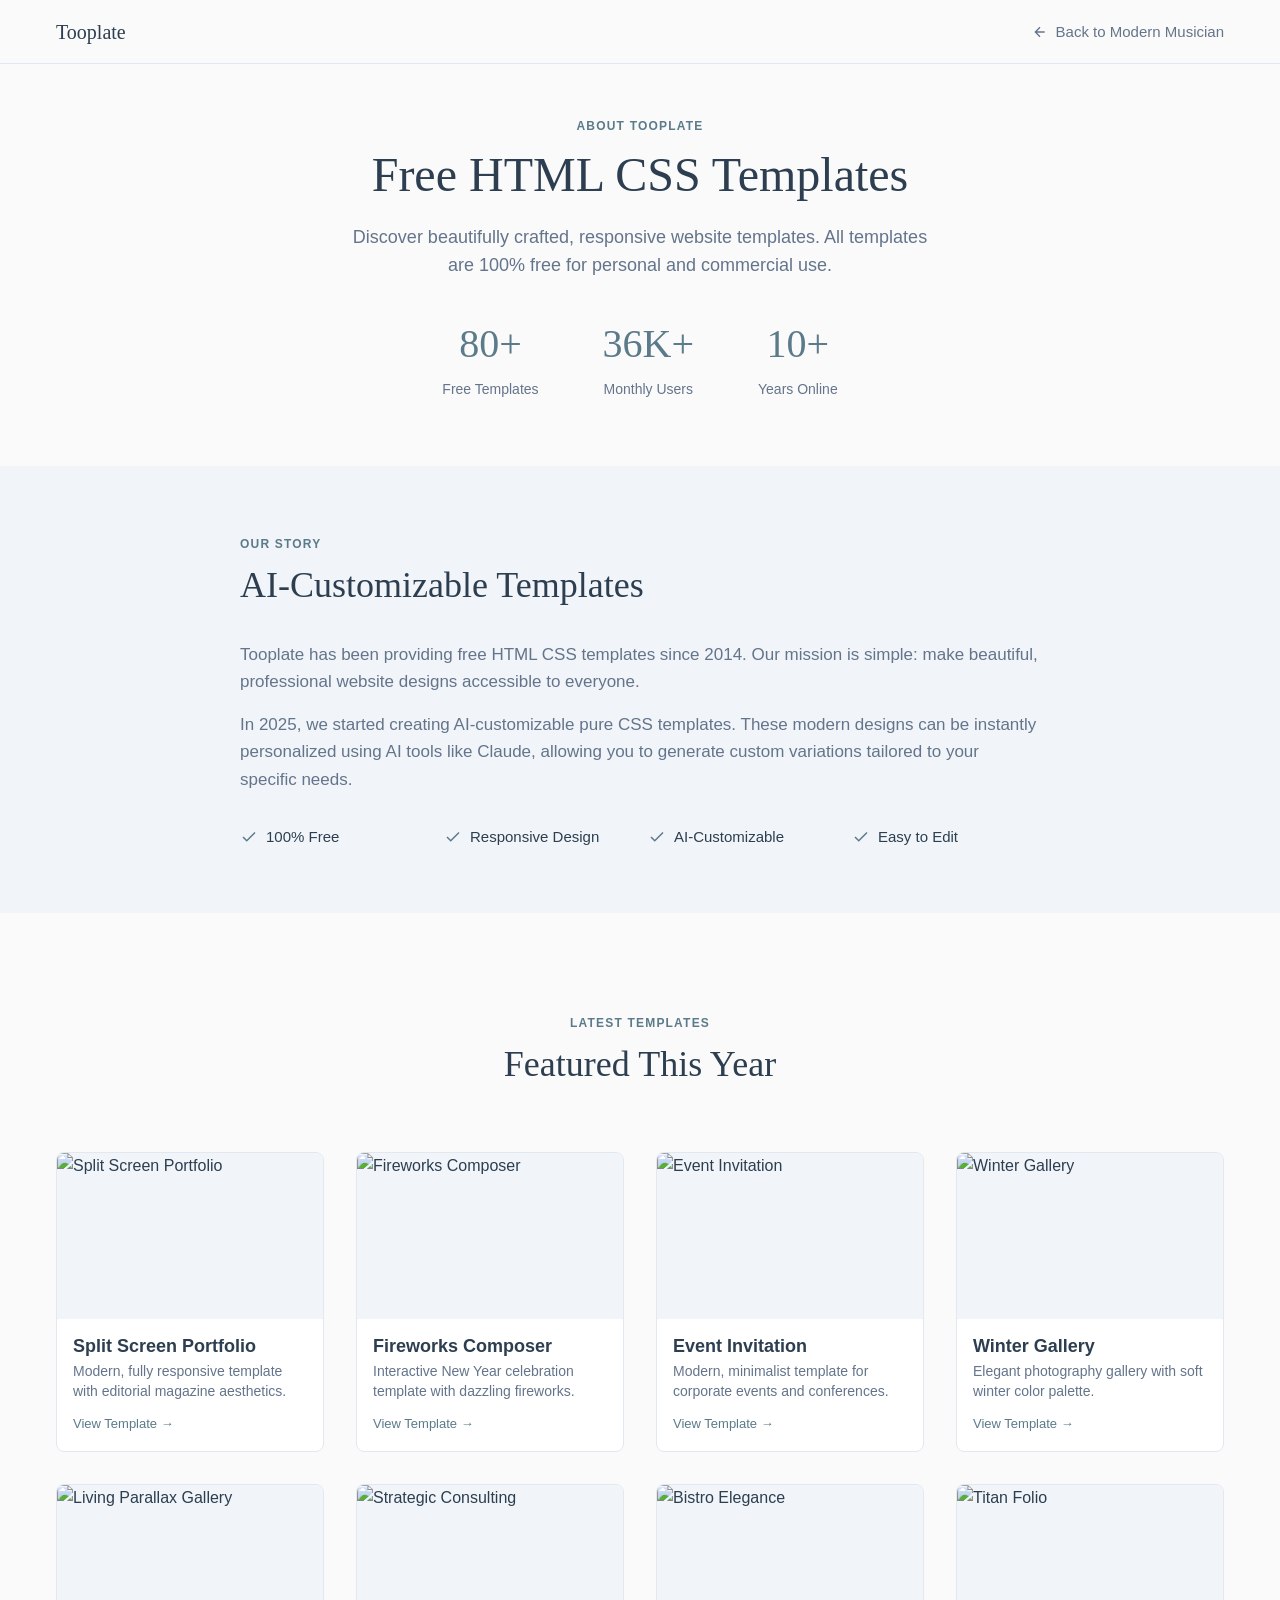
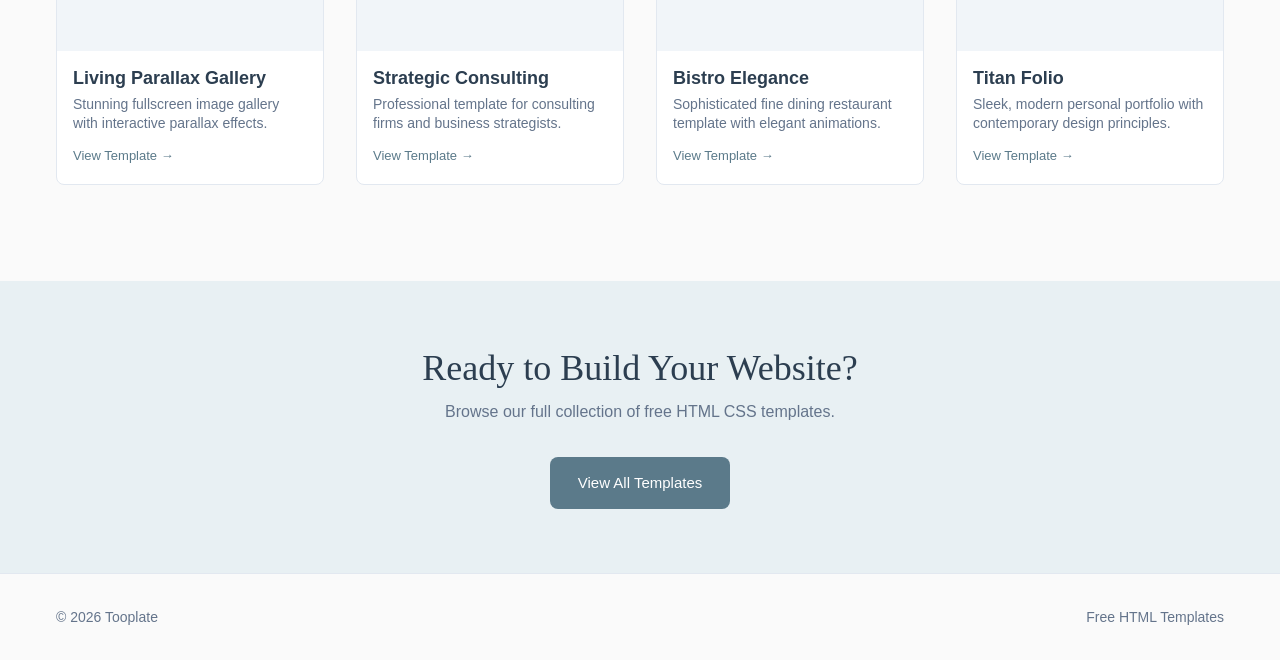
==== about-tooplate.html @ 37bf0f90 "add a file" ====
<!DOCTYPE html>
<html lang="en">
<head>
    <meta charset="UTF-8">
    <meta name="viewport" content="width=device-width, initial-scale=1.0">
    <title>About Tooplate - Free HTML CSS Templates</title>
    <style>
        /* ===========================================
           CSS Custom Properties
           =========================================== */
        :root {
            --color-primary: #5b7a8a;
            --color-primary-light: #e8f0f3;
            --color-primary-dark: #4a6570;
            --color-text: #2c3e50;
            --color-text-light: #64748b;
            --color-bg: #fafafa;
            --color-bg-alt: #f1f5f9;
            --color-white: #ffffff;
            --color-border: #e2e8f0;
            --font-main: -apple-system, BlinkMacSystemFont, 'Segoe UI', Roboto, Oxygen, Ubuntu, sans-serif;
            --font-heading: Georgia, 'Times New Roman', serif;
            --space-xs: 0.5rem;
            --space-sm: 1rem;
            --space-md: 2rem;
            --space-lg: 4rem;
            --space-xl: 6rem;
            --border-radius: 8px;
        }

        /* ===========================================
           Reset & Base
           =========================================== */
        *, *::before, *::after {
            box-sizing: border-box;
            margin: 0;
            padding: 0;
        }

        html {
            scroll-behavior: smooth;
        }

        body {
            font-family: var(--font-main);
            font-size: 1rem;
            line-height: 1.6;
            color: var(--color-text);
            background-color: var(--color-bg);
        }

        img {
            max-width: 100%;
            height: auto;
            display: block;
        }

        a {
            color: var(--color-primary);
            text-decoration: none;
            transition: color 0.2s ease;
        }

        a:hover {
            color: var(--color-primary-dark);
        }

        h1, h2, h3 {
            font-family: var(--font-heading);
            font-weight: 400;
            line-height: 1.3;
            color: var(--color-text);
        }

        h2 {
            font-size: clamp(1.75rem, 3vw, 2.25rem);
            margin-bottom: var(--space-md);
        }

        h3 {
            font-size: 1.125rem;
            margin-bottom: var(--space-xs);
        }

        p {
            margin-bottom: var(--space-sm);
        }

        .container {
            width: 100%;
            max-width: 1200px;
            margin: 0 auto;
            padding: 0 var(--space-sm);
        }

        .section-label {
            display: inline-block;
            font-size: 0.75rem;
            font-weight: 600;
            text-transform: uppercase;
            letter-spacing: 0.1em;
            color: var(--color-primary);
            margin-bottom: var(--space-xs);
        }

        /* ===========================================
           Header
           =========================================== */
        .header {
            position: fixed;
            top: 0;
            left: 0;
            right: 0;
            z-index: 100;
            background-color: var(--color-bg);
            border-bottom: 1px solid var(--color-border);
            height: 4rem;
        }

        .header-inner {
            display: flex;
            align-items: center;
            justify-content: space-between;
            height: 100%;
        }

        .logo {
            font-family: var(--font-heading);
            font-size: 1.25rem;
            color: var(--color-text);
        }

        .back-link {
            display: flex;
            align-items: center;
            gap: 0.5rem;
            font-size: 0.9375rem;
            color: var(--color-text-light);
        }

        .back-link:hover {
            color: var(--color-primary);
        }

        /* ===========================================
           Hero Section
           =========================================== */
        .hero {
            padding-top: 7rem;
            padding-bottom: var(--space-lg);
            background-color: var(--color-bg);
            text-align: center;
        }

        .hero h1 {
            font-size: clamp(2rem, 4vw, 3rem);
            margin-bottom: var(--space-sm);
        }

        .hero-description {
            font-size: 1.125rem;
            color: var(--color-text-light);
            max-width: 600px;
            margin: 0 auto var(--space-md);
        }

        .hero-stats {
            display: flex;
            justify-content: center;
            gap: var(--space-lg);
            flex-wrap: wrap;
        }

        .stat-item {
            text-align: center;
        }

        .stat-number {
            font-family: var(--font-heading);
            font-size: 2.5rem;
            color: var(--color-primary);
            display: block;
        }

        .stat-label {
            font-size: 0.875rem;
            color: var(--color-text-light);
        }

        /* ===========================================
           About Section
           =========================================== */
        .about {
            padding: var(--space-lg) 0;
            background-color: var(--color-bg-alt);
        }

        .about-content {
            max-width: 800px;
            margin: 0 auto;
        }

        .about-content p {
            font-size: 1.0625rem;
            color: var(--color-text-light);
        }

        .about-features {
            display: grid;
            grid-template-columns: repeat(2, 1fr);
            gap: var(--space-sm);
            margin-top: var(--space-md);
        }

        .feature-item {
            display: flex;
            align-items: center;
            gap: var(--space-xs);
            font-size: 0.9375rem;
            color: var(--color-text);
        }

        .feature-item svg {
            color: var(--color-primary);
            flex-shrink: 0;
        }

        /* ===========================================
           Templates Section
           =========================================== */
        .templates {
            padding: var(--space-xl) 0;
        }

        .templates-header {
            text-align: center;
            margin-bottom: var(--space-lg);
        }

        .templates-grid {
            display: grid;
            grid-template-columns: repeat(1, 1fr);
            gap: var(--space-md);
        }

        .template-card {
            background-color: var(--color-white);
            border: 1px solid var(--color-border);
            border-radius: var(--border-radius);
            overflow: hidden;
            transition: transform 0.2s ease, box-shadow 0.2s ease;
        }

        .template-card:hover {
            transform: translateY(-4px);
            box-shadow: 0 12px 24px rgba(0, 0, 0, 0.08);
        }

        .template-image {
            aspect-ratio: 16 / 10;
            background-color: var(--color-bg-alt);
            overflow: hidden;
        }

        .template-image img {
            width: 100%;
            height: 100%;
            object-fit: cover;
            object-position: top;
            transition: transform 0.3s ease;
        }

        .template-card:hover .template-image img {
            transform: scale(1.05);
        }

        .template-info {
            padding: var(--space-sm);
        }

        .template-info h3 {
            font-family: var(--font-main);
            font-weight: 600;
            margin-bottom: 4px;
        }

        .template-info p {
            font-size: 0.875rem;
            color: var(--color-text-light);
            margin-bottom: var(--space-xs);
            line-height: 1.4;
        }

        .template-link {
            display: inline-flex;
            align-items: center;
            gap: 4px;
            font-size: 0.8125rem;
            font-weight: 500;
            color: var(--color-primary);
        }

        .template-link:hover {
            gap: 8px;
        }

        /* ===========================================
           CTA Section
           =========================================== */
        .cta {
            padding: var(--space-lg) 0;
            background-color: var(--color-primary-light);
            text-align: center;
        }

        .cta h2 {
            margin-bottom: var(--space-xs);
        }

        .cta p {
            color: var(--color-text-light);
            margin-bottom: var(--space-md);
        }

        .btn {
            display: inline-block;
            padding: 0.875rem 1.75rem;
            font-family: var(--font-main);
            font-size: 0.9375rem;
            font-weight: 500;
            border-radius: var(--border-radius);
            transition: all 0.2s ease;
            cursor: pointer;
        }

        .btn-primary {
            background-color: var(--color-primary);
            color: var(--color-white);
        }

        .btn-primary:hover {
            background-color: var(--color-primary-dark);
            color: var(--color-white);
        }

        /* ===========================================
           Footer
           =========================================== */
        .footer {
            padding: var(--space-md) 0;
            background-color: var(--color-bg);
            border-top: 1px solid var(--color-border);
        }

        .footer-content {
            display: flex;
            align-items: center;
            justify-content: space-between;
            flex-wrap: wrap;
            gap: var(--space-sm);
        }

        .footer-copyright {
            font-size: 0.875rem;
            color: var(--color-text-light);
            margin: 0;
        }

        .footer-credit {
            font-size: 0.875rem;
            color: var(--color-text-light);
        }

        .footer-credit:hover {
            color: var(--color-primary);
        }

        /* ===========================================
           Responsive
           =========================================== */
        @media (min-width: 480px) {
            .templates-grid {
                grid-template-columns: repeat(2, 1fr);
            }
        }

        @media (min-width: 768px) {
            .about-features {
                grid-template-columns: repeat(4, 1fr);
            }

            .templates-grid {
                grid-template-columns: repeat(3, 1fr);
            }
        }

        @media (min-width: 1024px) {
            .templates-grid {
                grid-template-columns: repeat(4, 1fr);
            }
        }
    </style>
</head>
<body>
    <!-- Header -->
    <header class="header">
        <div class="container header-inner">
            <a href="https://www.tooplate.com" class="logo">Tooplate</a>
            <a href="index.html" class="back-link">
                <svg width="16" height="16" viewBox="0 0 24 24" fill="none" stroke="currentColor" stroke-width="2">
                    <path d="M19 12H5M12 19l-7-7 7-7"/>
                </svg>
                Back to Modern Musician
            </a>
        </div>
    </header>

    <!-- Hero Section -->
    <section class="hero">
        <div class="container">
            <span class="section-label">About Tooplate</span>
            <h1>Free HTML CSS Templates</h1>
            <p class="hero-description">Discover beautifully crafted, responsive website templates. All templates are 100% free for personal and commercial use.</p>
            <div class="hero-stats">
                <div class="stat-item">
                    <span class="stat-number">80+</span>
                    <span class="stat-label">Free Templates</span>
                </div>
                <div class="stat-item">
                    <span class="stat-number">36K+</span>
                    <span class="stat-label">Monthly Users</span>
                </div>
                <div class="stat-item">
                    <span class="stat-number">10+</span>
                    <span class="stat-label">Years Online</span>
                </div>
            </div>
        </div>
    </section>

    <!-- About Section -->
    <section class="about">
        <div class="container">
            <div class="about-content">
                <span class="section-label">Our Story</span>
                <h2>AI-Customizable Templates</h2>
                <p>Tooplate has been providing free HTML CSS templates since 2014. Our mission is simple: make beautiful, professional website designs accessible to everyone.</p>
                <p>In 2025, we started creating AI-customizable pure CSS templates. These modern designs can be instantly personalized using AI tools like Claude, allowing you to generate custom variations tailored to your specific needs.</p>
                <div class="about-features">
                    <div class="feature-item">
                        <svg width="18" height="18" viewBox="0 0 24 24" fill="none" stroke="currentColor" stroke-width="2">
                            <polyline points="20 6 9 17 4 12"/>
                        </svg>
                        100% Free
                    </div>
                    <div class="feature-item">
                        <svg width="18" height="18" viewBox="0 0 24 24" fill="none" stroke="currentColor" stroke-width="2">
                            <polyline points="20 6 9 17 4 12"/>
                        </svg>
                        Responsive Design
                    </div>
                    <div class="feature-item">
                        <svg width="18" height="18" viewBox="0 0 24 24" fill="none" stroke="currentColor" stroke-width="2">
                            <polyline points="20 6 9 17 4 12"/>
                        </svg>
                        AI-Customizable
                    </div>
                    <div class="feature-item">
                        <svg width="18" height="18" viewBox="0 0 24 24" fill="none" stroke="currentColor" stroke-width="2">
                            <polyline points="20 6 9 17 4 12"/>
                        </svg>
                        Easy to Edit
                    </div>
                </div>
            </div>
        </div>
    </section>

    <!-- Templates Section -->
    <section class="templates">
        <div class="container">
            <div class="templates-header">
                <span class="section-label">Latest Templates</span>
                <h2>Featured This Year</h2>
            </div>
            <div class="templates-grid">
                <article class="template-card">
                    <div class="template-image">
                        <img src="https://www.tooplate.com/thumbnails/tooplate-2154-split-portfolio.jpg" alt="Split Screen Portfolio">
                    </div>
                    <div class="template-info">
                        <h3>Split Screen Portfolio</h3>
                        <p>Modern, fully responsive template with editorial magazine aesthetics.</p>
                        <a href="https://www.tooplate.com/view/2154-split-portfolio" class="template-link">
                            View Template →
                        </a>
                    </div>
                </article>
                <article class="template-card">
                    <div class="template-image">
                        <img src="https://www.tooplate.com/thumbnails/tooplate-2153-fireworks-composer.jpg" alt="Fireworks Composer">
                    </div>
                    <div class="template-info">
                        <h3>Fireworks Composer</h3>
                        <p>Interactive New Year celebration template with dazzling fireworks.</p>
                        <a href="https://www.tooplate.com/view/2153-fireworks-composer" class="template-link">
                            View Template →
                        </a>
                    </div>
                </article>
                <article class="template-card">
                    <div class="template-image">
                        <img src="https://www.tooplate.com/thumbnails/tooplate-2152-event-invitation.jpg" alt="Event Invitation">
                    </div>
                    <div class="template-info">
                        <h3>Event Invitation</h3>
                        <p>Modern, minimalist template for corporate events and conferences.</p>
                        <a href="https://www.tooplate.com/view/2152-event-invitation" class="template-link">
                            View Template →
                        </a>
                    </div>
                </article>
                <article class="template-card">
                    <div class="template-image">
                        <img src="https://www.tooplate.com/thumbnails/tooplate-2151-winter-gallery.jpg" alt="Winter Gallery">
                    </div>
                    <div class="template-info">
                        <h3>Winter Gallery</h3>
                        <p>Elegant photography gallery with soft winter color palette.</p>
                        <a href="https://www.tooplate.com/view/2151-winter-gallery" class="template-link">
                            View Template →
                        </a>
                    </div>
                </article>
                <article class="template-card">
                    <div class="template-image">
                        <img src="https://www.tooplate.com/thumbnails/tooplate-2150-living-parallax.jpg" alt="Living Parallax Gallery">
                    </div>
                    <div class="template-info">
                        <h3>Living Parallax Gallery</h3>
                        <p>Stunning fullscreen image gallery with interactive parallax effects.</p>
                        <a href="https://www.tooplate.com/view/2150-living-parallax" class="template-link">
                            View Template →
                        </a>
                    </div>
                </article>
                <article class="template-card">
                    <div class="template-image">
                        <img src="https://www.tooplate.com/thumbnails/tooplate-2149-strategic-consulting.jpg" alt="Strategic Consulting">
                    </div>
                    <div class="template-info">
                        <h3>Strategic Consulting</h3>
                        <p>Professional template for consulting firms and business strategists.</p>
                        <a href="https://www.tooplate.com/view/2149-strategic-consulting" class="template-link">
                            View Template →
                        </a>
                    </div>
                </article>
                <article class="template-card">
                    <div class="template-image">
                        <img src="https://www.tooplate.com/thumbnails/tooplate-2148-bistro-elegance.jpg" alt="Bistro Elegance">
                    </div>
                    <div class="template-info">
                        <h3>Bistro Elegance</h3>
                        <p>Sophisticated fine dining restaurant template with elegant animations.</p>
                        <a href="https://www.tooplate.com/view/2148-bistro-elegance" class="template-link">
                            View Template →
                        </a>
                    </div>
                </article>
                <article class="template-card">
                    <div class="template-image">
                        <img src="https://www.tooplate.com/thumbnails/tooplate-2147-titan-folio.jpg" alt="Titan Folio">
                    </div>
                    <div class="template-info">
                        <h3>Titan Folio</h3>
                        <p>Sleek, modern personal portfolio with contemporary design principles.</p>
                        <a href="https://www.tooplate.com/view/2147-titan-folio" class="template-link">
                            View Template →
                        </a>
                    </div>
                </article>
            </div>
        </div>
    </section>

    <!-- CTA Section -->
    <section class="cta">
        <div class="container">
            <h2>Ready to Build Your Website?</h2>
            <p>Browse our full collection of free HTML CSS templates.</p>
            <a href="https://www.tooplate.com/free-templates" class="btn btn-primary">View All Templates</a>
        </div>
    </section>

    <!-- Footer -->
    <footer class="footer">
        <div class="container footer-content">
            <p class="footer-copyright">© 2026 Tooplate</p>
            <a href="https://www.tooplate.com" rel="nofollow" class="footer-credit">Free HTML Templates</a>
        </div>
    </footer>
</body>
</html>
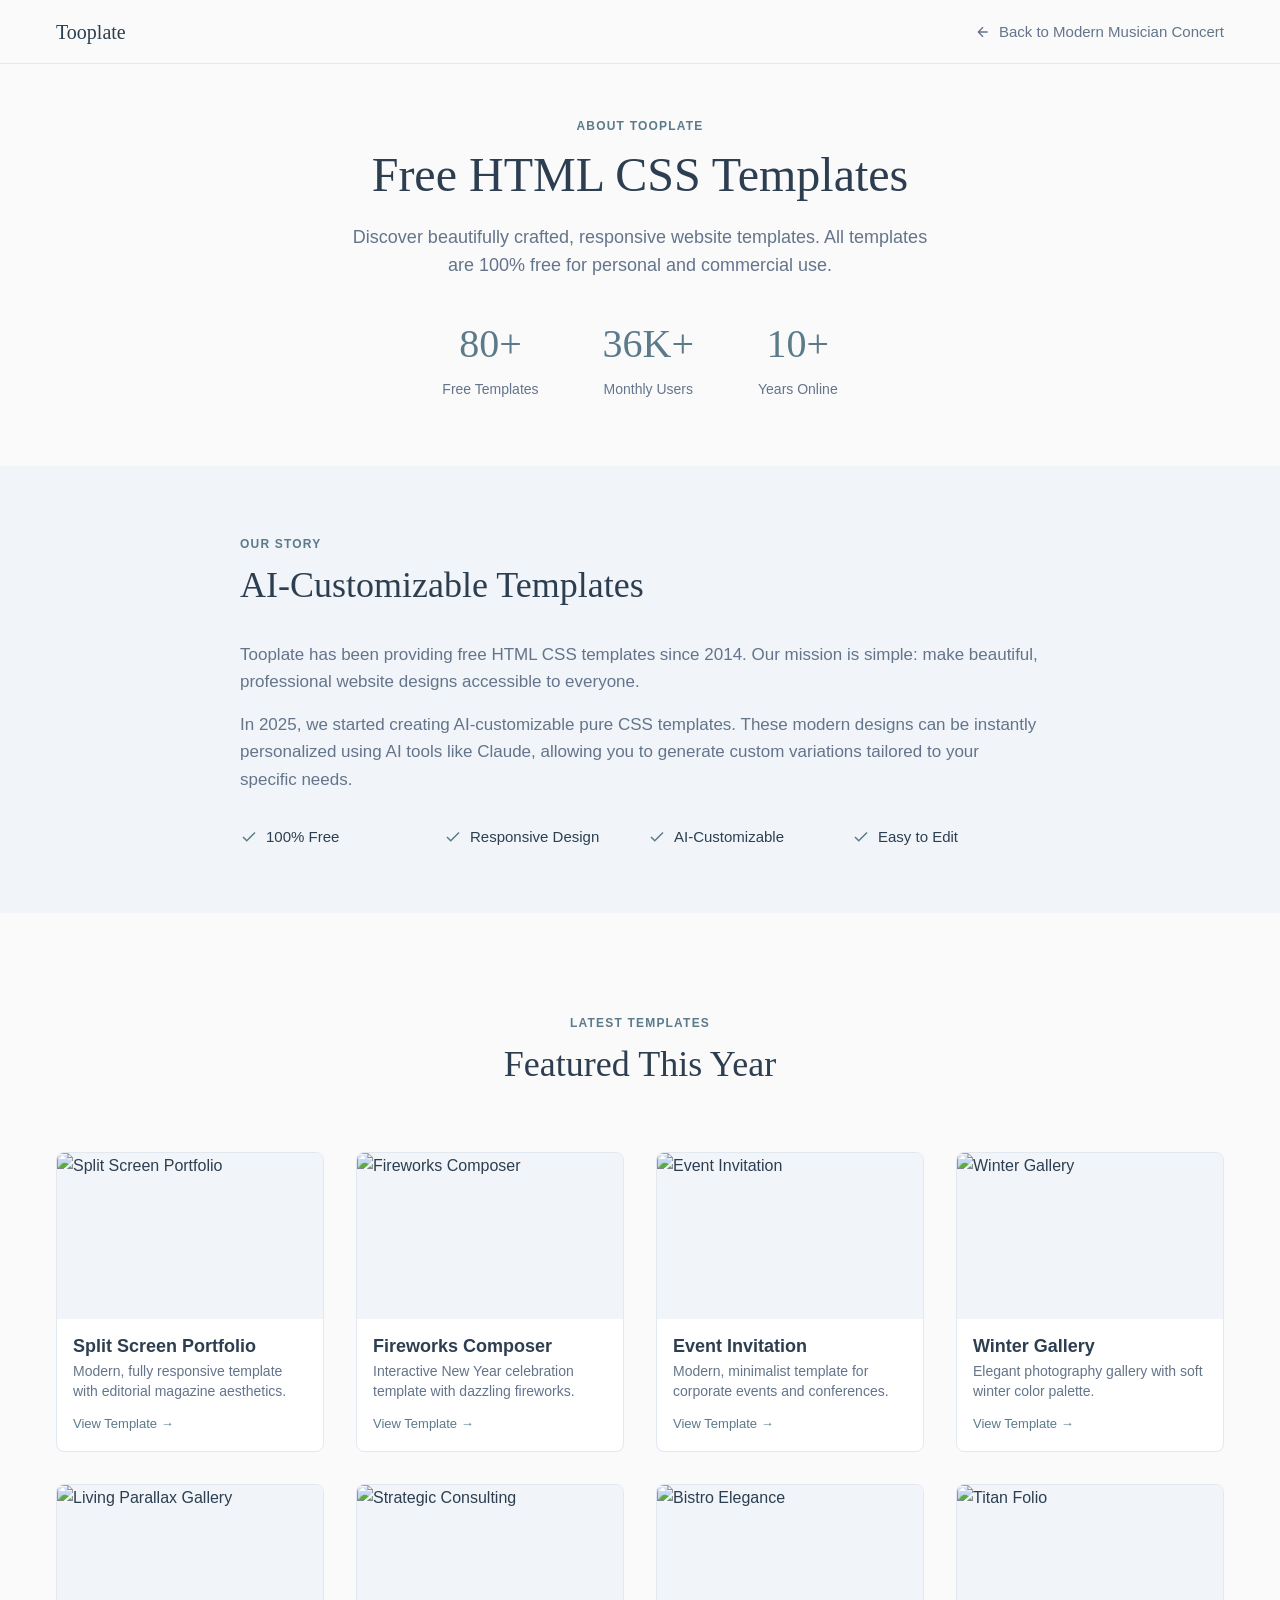
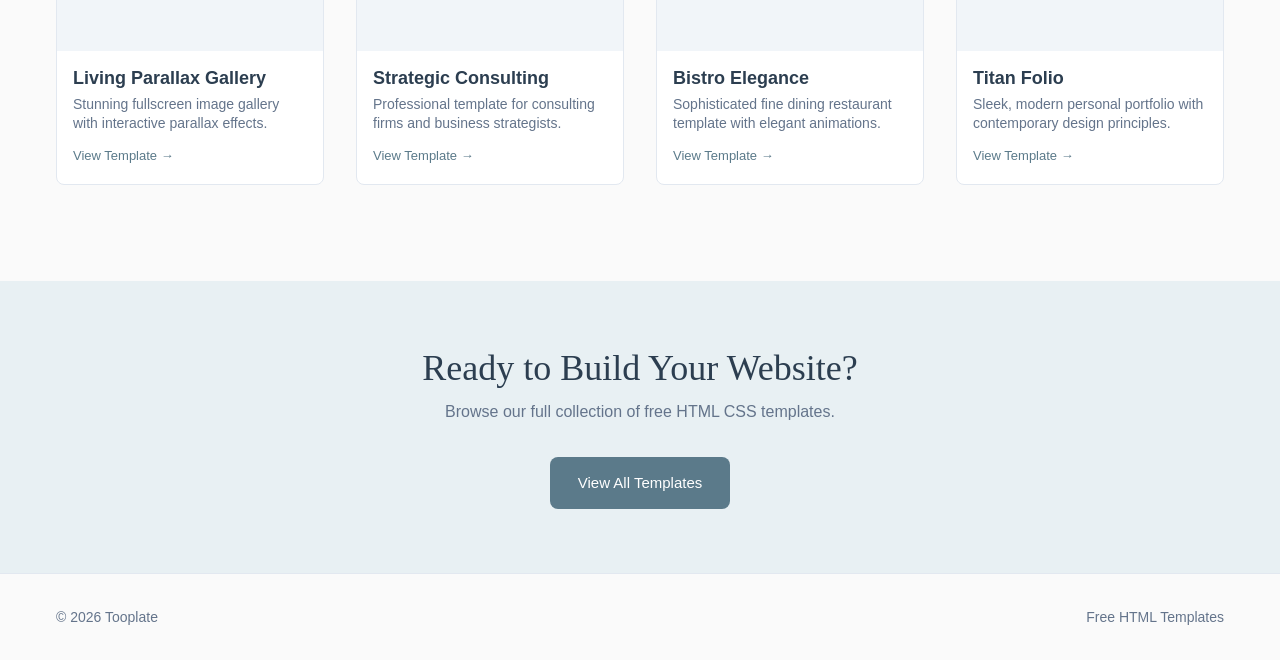
==== commit 2c77b4ac: "updated" ====
--- a/about-tooplate.html
+++ b/about-tooplate.html
@@ -410,7 +410,7 @@
                 <svg width="16" height="16" viewBox="0 0 24 24" fill="none" stroke="currentColor" stroke-width="2">
                     <path d="M19 12H5M12 19l-7-7 7-7"/>
                 </svg>
-                Back to Modern Musician
+                Back to Modern Musician Concert
             </a>
         </div>
     </header>
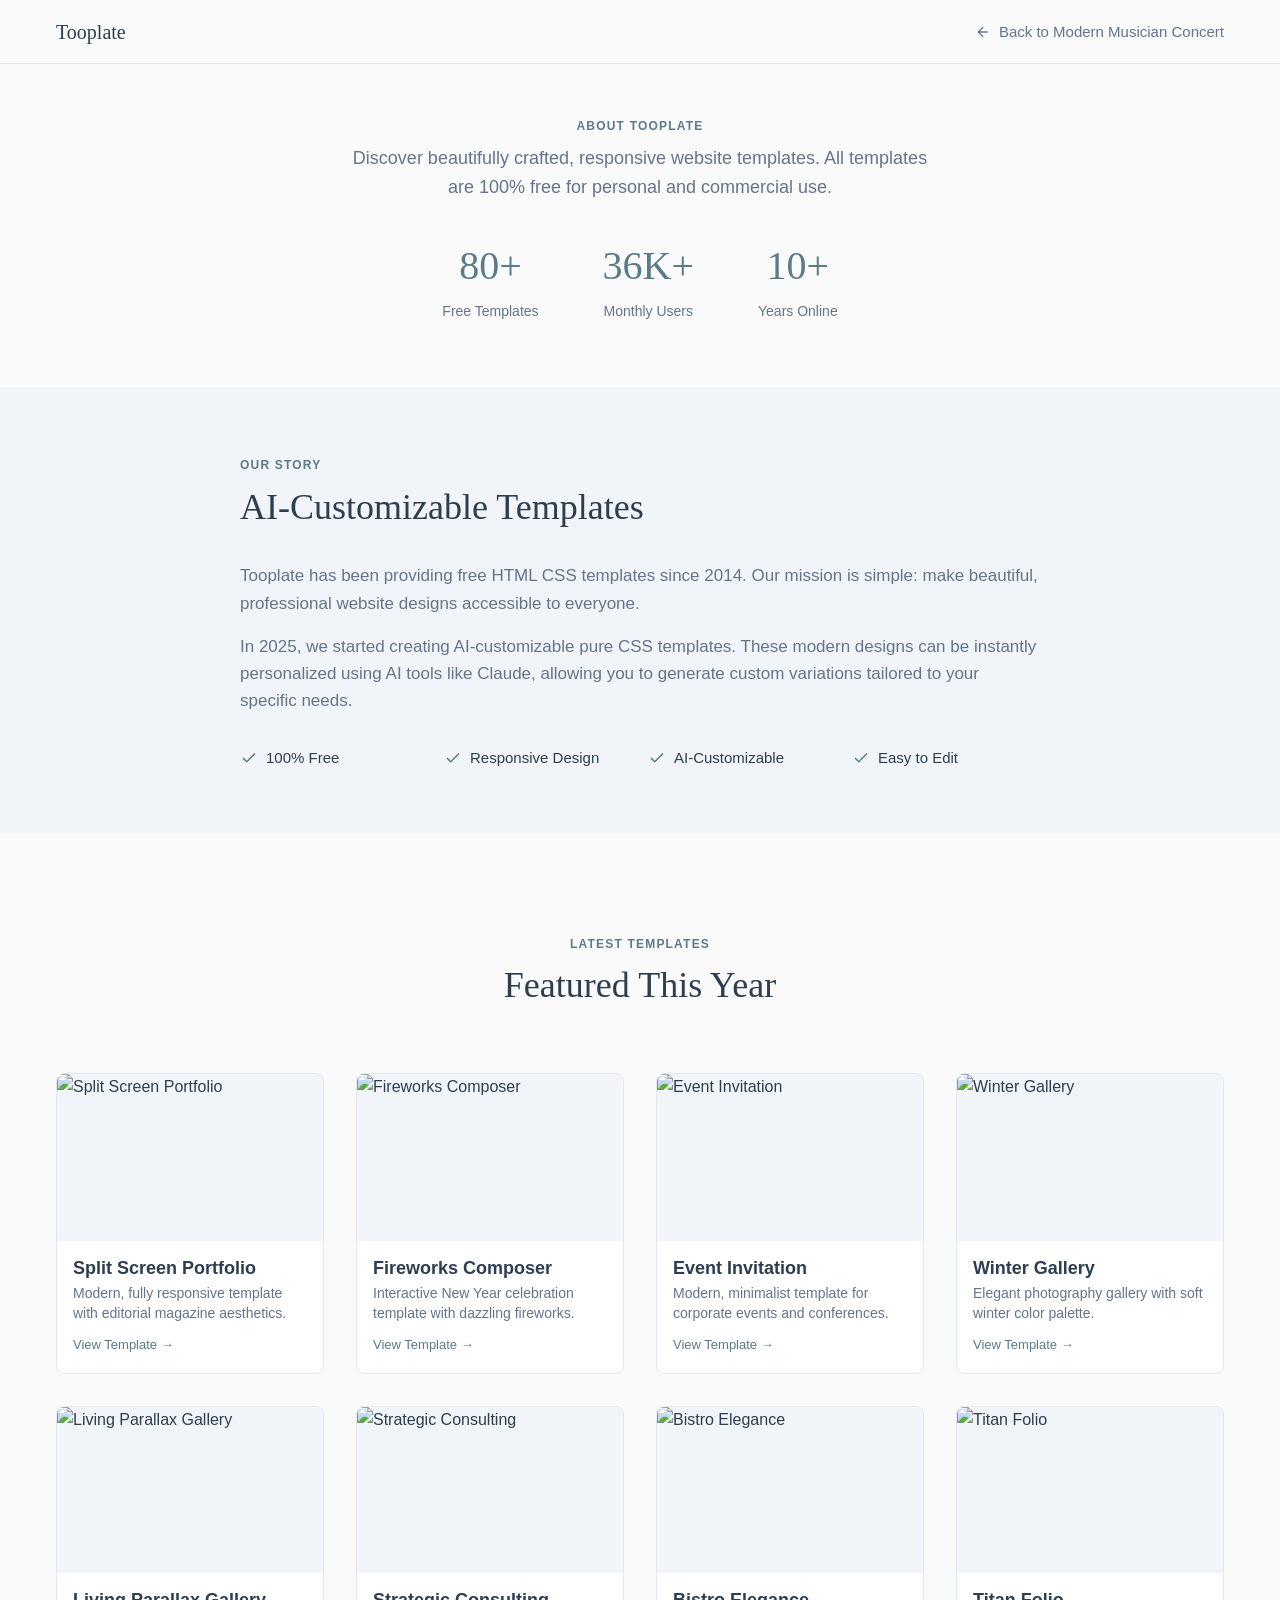
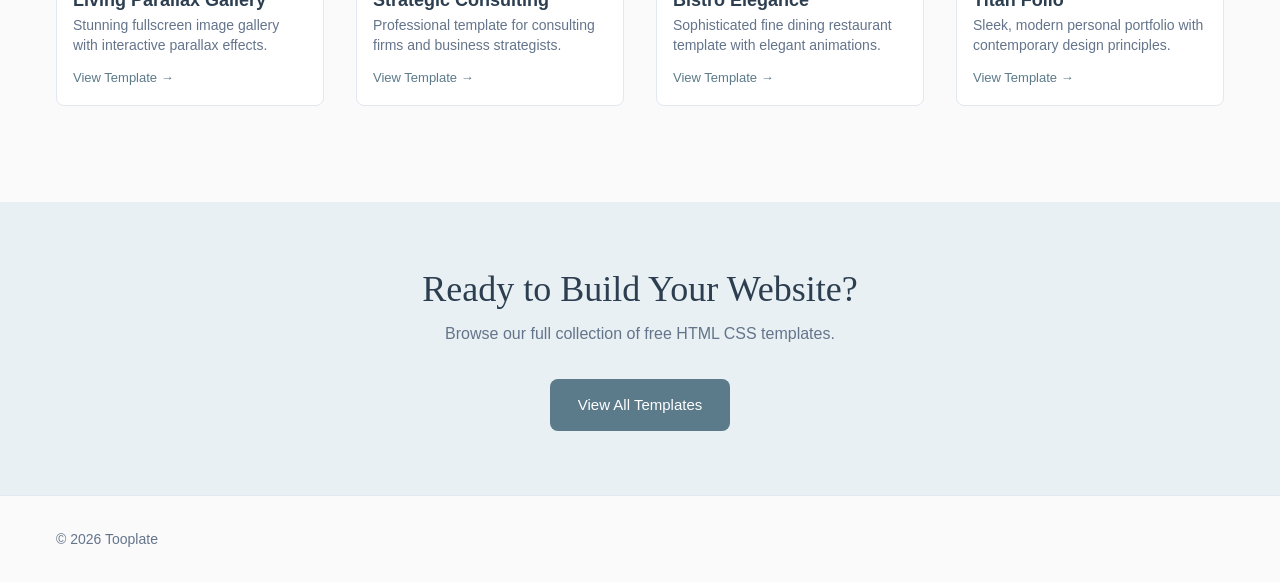
==== commit 557d2f5f: "updated" ====
--- a/about-tooplate.html
+++ b/about-tooplate.html
@@ -3,7 +3,7 @@
 <head>
     <meta charset="UTF-8">
     <meta name="viewport" content="width=device-width, initial-scale=1.0">
-    <title>About Tooplate - Free HTML CSS Templates</title>
+    <title>About Tooplate</title>
     <style>
         /* ===========================================
            CSS Custom Properties
@@ -419,7 +419,7 @@
     <section class="hero">
         <div class="container">
             <span class="section-label">About Tooplate</span>
-            <h1>Free HTML CSS Templates</h1>
+            
             <p class="hero-description">Discover beautifully crafted, responsive website templates. All templates are 100% free for personal and commercial use.</p>
             <div class="hero-stats">
                 <div class="stat-item">
@@ -597,7 +597,7 @@
     <footer class="footer">
         <div class="container footer-content">
             <p class="footer-copyright">© 2026 Tooplate</p>
-            <a href="https://www.tooplate.com" rel="nofollow" class="footer-credit">Free HTML Templates</a>
+            <a href="https://www.tooplate.com" rel="nofollow" class="footer-credit"></a>
         </div>
     </footer>
 </body>
